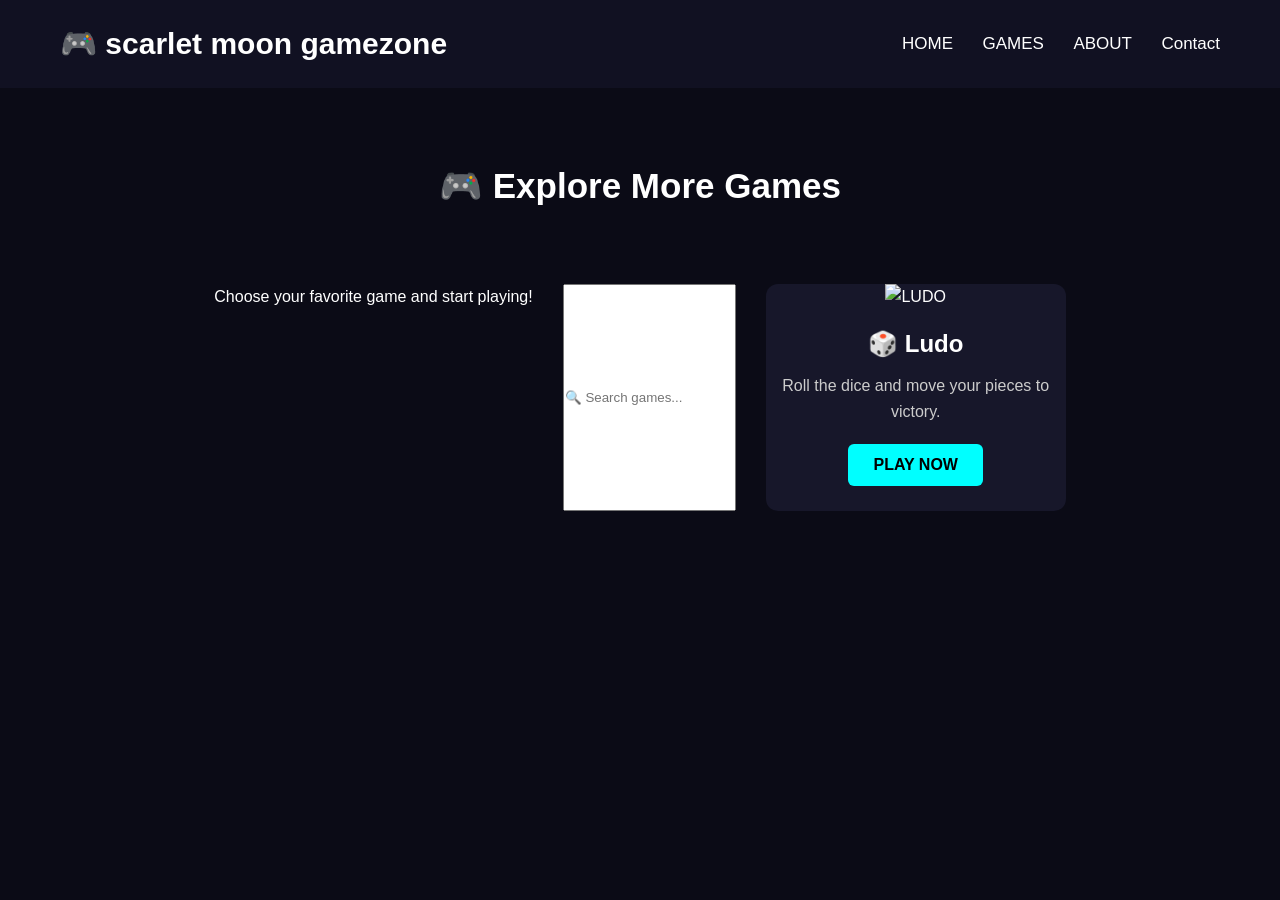
==== game.html @ 5b49938a "Add files via upload starting of my website" ====
<!DOCTYPE html>
<html lang="en">
<head>
    <meta charset="UTF-8">
    <meta name="viewport" content="width=device-width, initial-scale=1.0">
    <title>Scarlet moon gamezone - Explore Games</title>

    <link rel="stylesheet" href="style.css">
</head>
<body>
    

       <!--HEADER-->
       
       <header>


              <h1>🎮 scarlet moon gamezone</h1>


              <nav>

                   <a href="index.html">HOME</a>
                   <a href="games.html">GAMES</a>
                   <a href="index.html"#about>ABOUT</a>
                   <a href="index.html"#contact>Contact</a>

              </nav>


       </header>
       <!--GAMES PAGE-->

       <section id="games">

           <h2>🎮 Explore More Games</h2>

           <p>Choose your favorite game and start playing!</p>



       <!--SEARCH-->


       <input 
             type="text"
             id="searchGame"
             placeholder="🔍 Search games..."
             >



             <!--GAME CARDS-->


             <div class="game-card">


                <img src="image/ludo.jpg" alt="LUDO">


                <h3>🎲 Ludo</h3>


                <p>Roll the dice and move your pieces to victory.</p>


                <button class="PLAY-BTN">PLAY NOW</button>

                
             </div>
       </section>
</body>
</html>
---- style.css ----
/* ================= GENERAL ================= */

* {
    margin: 0;
    padding: 0;
    box-sizing: border-box;
}

html {
    scroll-behavior: smooth;
}

body {
    font-family: Arial, sans-serif;
    background-color: #0b0b16;
    color: white;
    line-height: 1.6;
}


/* ================= HEADER ================= */

header {
    background-color: #111122;
    padding: 20px 60px;
    display: flex;
    justify-content: space-between;
    align-items: center;
    position: sticky;
    top: 0;
    z-index: 1000;
}

header h1 {
    font-size: 30px;
}

nav a {
    color: white;
    text-decoration: none;
    margin-left: 25px;
    font-size: 17px;
}

nav a:hover {
    color: #00ffff;
}


/* ================= HOME ================= */

#home {
    min-height: 500px;
    text-align: center;
    padding: 150px 20px;

    background-image: linear-gradient(
        rgba(0, 0, 0, 0.65),
        rgba(0, 0, 0, 0.65)
    ),
    url("image/gaming-bg.jpg");

    background-size: cover;
    background-position: center;
}

#home h2 {
    font-size: 50px;
    margin-bottom: 20px;
}

#home p {
    max-width: 650px;
    margin: 0 auto 30px;
    font-size: 18px;
}


/* ================= BUTTON ================= */

button {
    background-color: #00ffff;
    color: #000;
    border: none;
    padding: 12px 25px;
    border-radius: 6px;
    font-size: 16px;
    font-weight: bold;
    cursor: pointer;
}

button:hover {
    background-color: #ffffff;
    transform: scale(1.05);
}


/* ================= GAMES ================= */

#games {
    padding: 70px 50px;
    text-align: center;
}

#games h2,
#about h2,
#contact h2 {
    font-size: 35px;
    margin-bottom: 40px;
}


/* Game Cards Container */

#games {
    display: flex;
    flex-wrap: wrap;
    justify-content: center;
    gap: 30px;
}


/* Section heading */

#games > h2 {
    width: 100%;
}


/* ================= GAME CARD ================= */

.game-card {
    background-color: #17172a;
    width: 300px;
    padding-bottom: 25px;
    border-radius: 12px;
    overflow: hidden;

    transition: 0.3s;
}

.game-card:hover {
    transform: translateY(-10px);
    box-shadow: 0 10px 30px rgba(0, 255, 255, 0.3);
}

.game-card img {
    width: 100%;
    height: 200px;
    object-fit: cover;
}

.game-card h3 {
    font-size: 24px;
    margin: 15px 0 10px;
}

.game-card p {
    padding: 0 15px;
    margin-bottom: 20px;
    color: #cccccc;
}


/* ================= ABOUT ================= */

#about {
    padding: 80px 20px;
    text-align: center;
    background-color: #111122;
}

#about p {
    max-width: 750px;
    margin: 10px auto;
    color: #cccccc;
}


/* ================= CONTACT ================= */

#contact {
    padding: 80px 20px;
    text-align: center;
}

form {
    max-width: 500px;
    margin: auto;
    text-align: left;
}

form label {
    display: block;
    margin-bottom: 5px;
}

form input,
form textarea {
    width: 100%;
    padding: 12px;
    margin-bottom: 15px;

    background-color: #17172a;
    color: white;

    border: 1px solid #444;
    border-radius: 5px;
}

form textarea {
    resize: vertical;
}

form button {
    display: block;
    margin: auto;
}


/* ================= FOOTER ================= */

footer {
    background-color: #111122;
    text-align: center;
    padding: 20px;
    color: #aaaaaa;
}


/* ================= MOBILE ================= */

@media (max-width: 768px) {

    header {
        flex-direction: column;
        padding: 20px;
    }

    nav {
        margin-top: 15px;
    }

    nav a {
        margin: 0 8px;
        font-size: 14px;
    }

    #home h2 {
        font-size: 35px;
    }

    #games {
        padding: 50px 20px;
    }
}
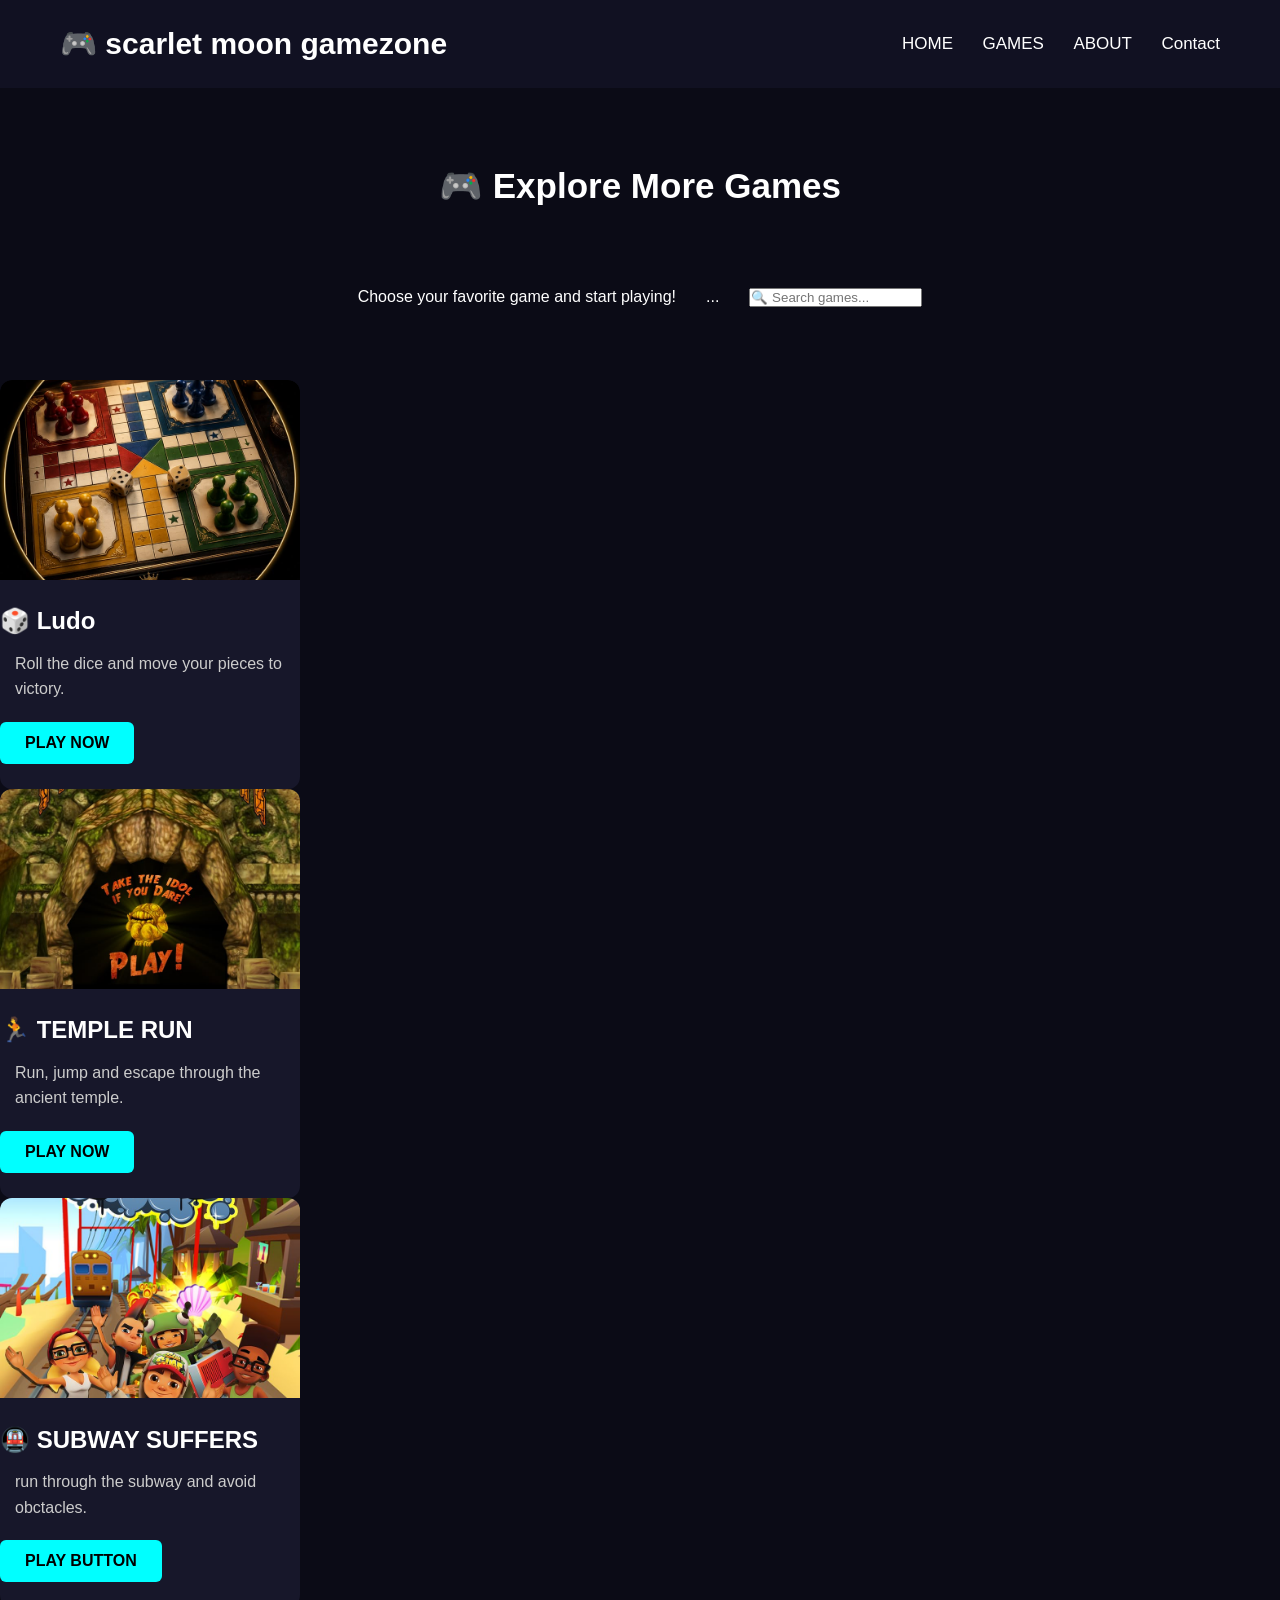
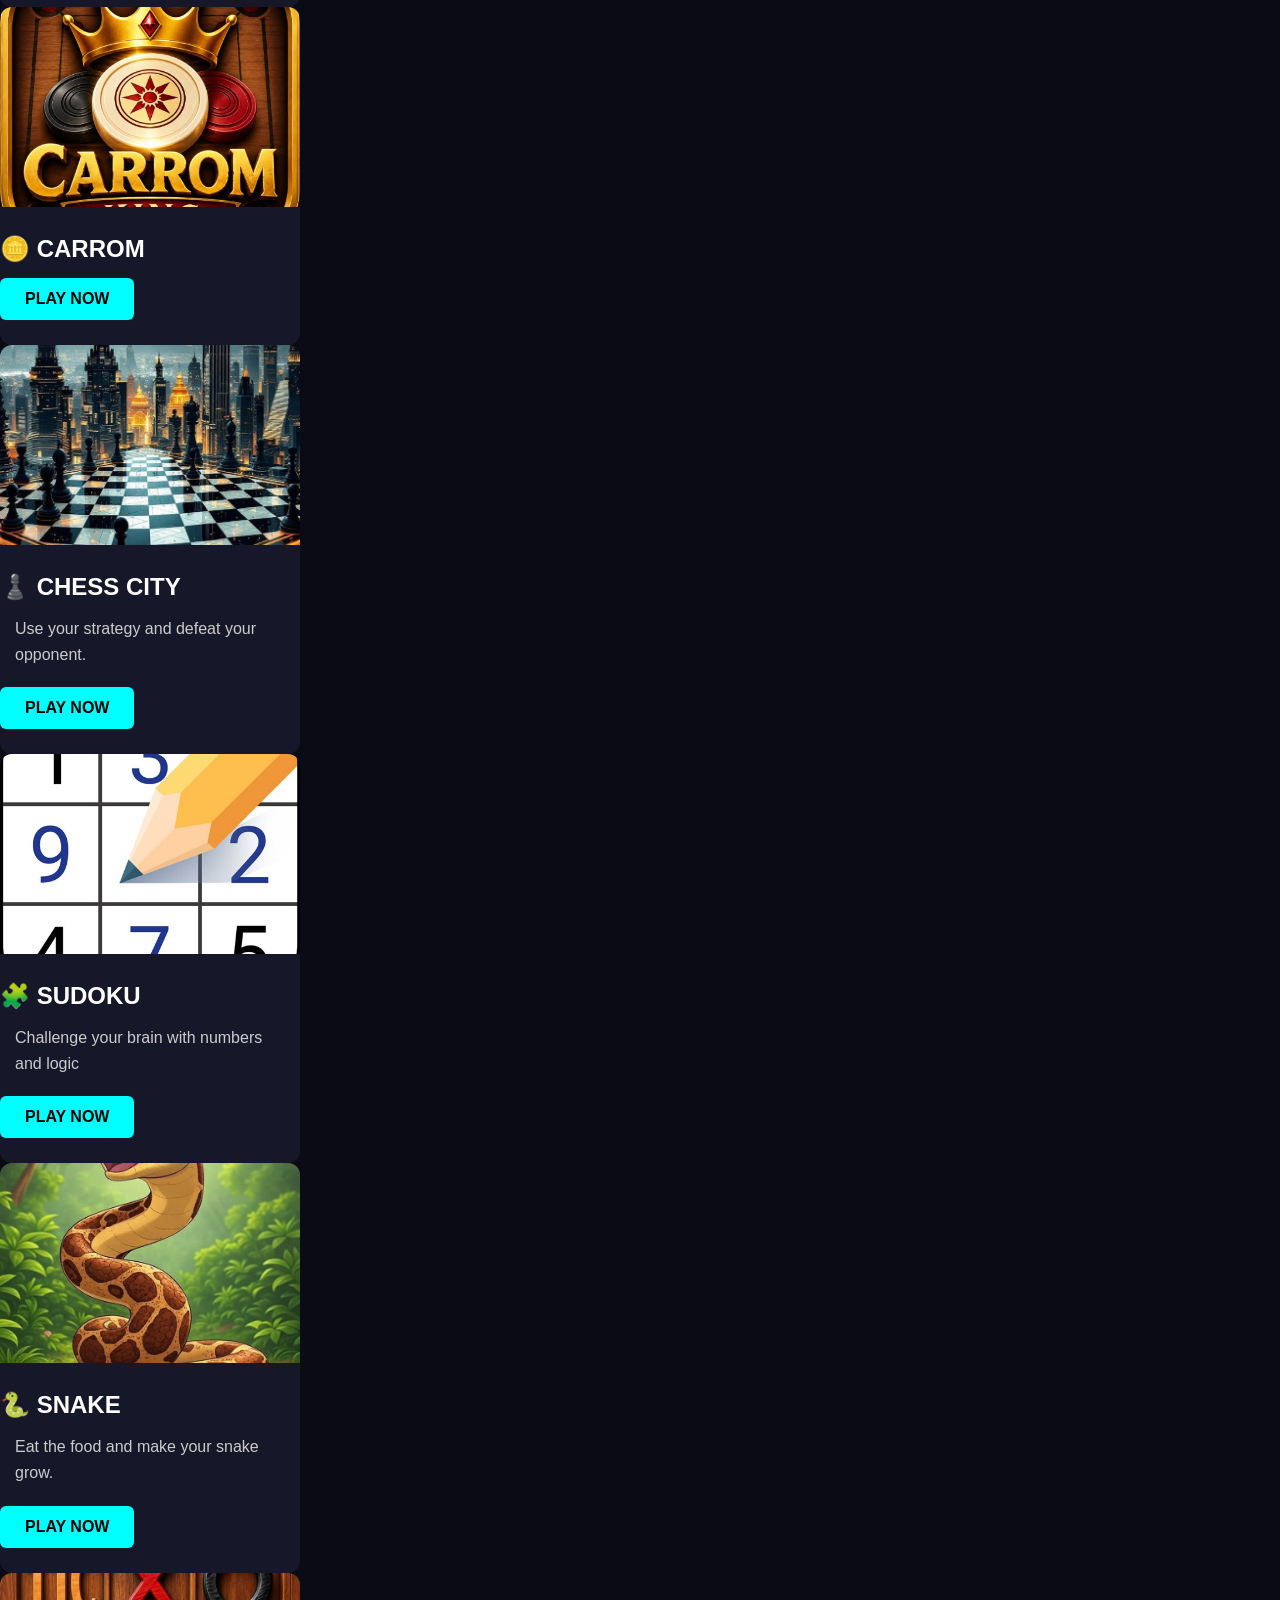
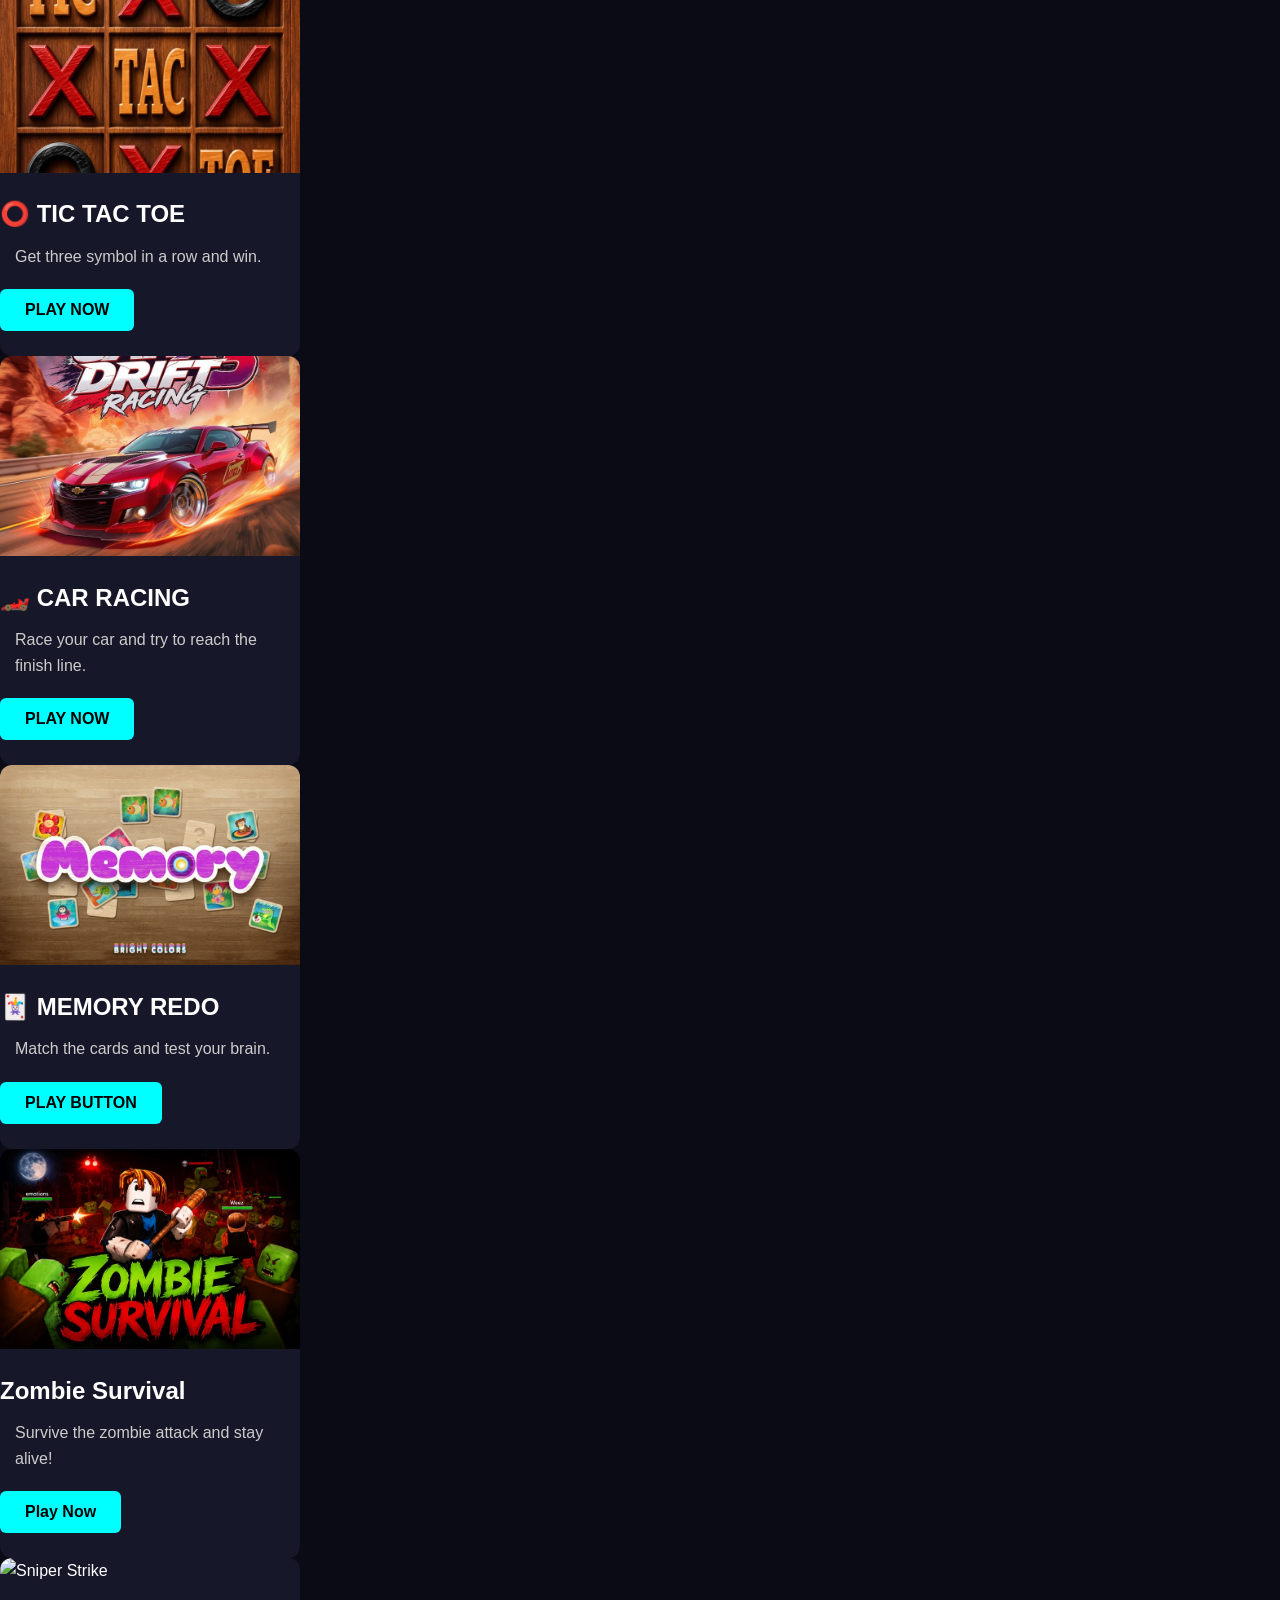
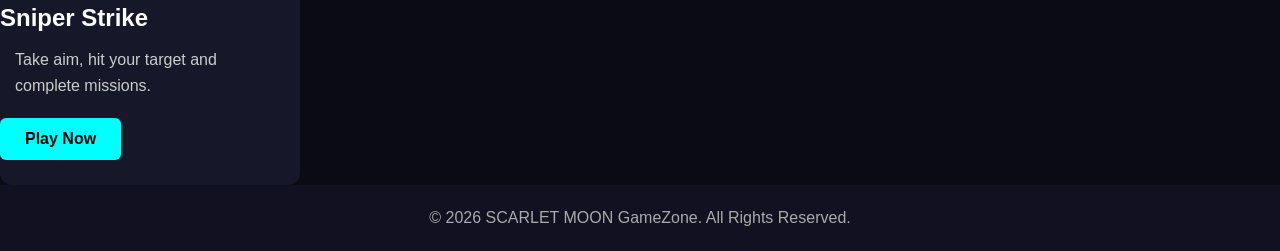
==== commit 865df418: "Revise game.html structure and enhance content Updated the HTML structure, added meta description, f" ====
--- a/game.html
+++ b/game.html
@@ -2,9 +2,9 @@
 <html lang="en">
 <head>
     <meta charset="UTF-8">
-    <meta name="viewport" content="width=device-width, initial-scale=1.0">
-    <title>Scarlet moon gamezone - Explore Games</title>
-
+    <meta name="description" content="Welcome to Scarlet Moon Game Zone! Explore and play exciting online games., initial-scale=1.0">
+    <title>Scarlet Moon Game Zone | Play Online Games</title>
+    <link rel="icon" type="image/png" href="image/Scarlet Moon Gaming Emblem.png">
     <link rel="stylesheet" href="style.css">
 </head>
 <body>
@@ -27,48 +27,251 @@
 
               </nav>
 
-
-       </header>
-       <!--GAMES PAGE-->
-
-       <section id="games">
-
-           <h2>🎮 Explore More Games</h2>
-
-           <p>Choose your favorite game and start playing!</p>
-
-
-
+              </header>
+
+             <!--GAMES PAGE-->
+           <section class="explore-games">
+            <section id="games">
+
+         <h2>🎮 Explore More Games</h2>
+         <p class="games-subtitle">
+           Choose your favorite game and start playing!
+         </p>
+         <div class="game-stats">
+            ...
+         </div>
        <!--SEARCH-->
-
+         
+       <div class="search-container">
 
        <input 
              type="text"
              id="searchGame"
              placeholder="🔍 Search games..."
              >
-
-
+        </div>
+      
 
              <!--GAME CARDS-->
-
+         </section>
+
+        <div class="games-grid">
 
              <div class="game-card">
 
 
                 <img src="image/ludo.jpg" alt="LUDO">
-
-
+                <div class="game-info">
                 <h3>🎲 Ludo</h3>
-
-
                 <p>Roll the dice and move your pieces to victory.</p>
-
-
-                <button class="PLAY-BTN">PLAY NOW</button>
-
-                
-             </div>
+                <button class="PLAY-BTN">PLAY NOW</button>
+
+                </div>
+             </div>
+
+
+
+             <!--TEMPLE RUN-->
+
+
+             <div class = "game-card">
+                <img src="image/temple run.jpg" alt="TEMPLE RUN">
+                <div class="game-info">
+                <h3>🏃 TEMPLE RUN</h3>
+                <p >Run, jump and escape through the ancient temple.</p>
+                <button class="PLAY-BTN">PLAY NOW</button>
+
+             </div>
+             </div>
+
+
+
+             <!--SUBWAY SUFFERS-->
+
+
+             <div class="game-card">
+
+
+                <img src="image/subway surfer.jpg" alt="SUBWAY SUFFERS">
+                <div class="game-info">
+                <h3>🚇 SUBWAY SUFFERS</h3>
+                <p> run through the subway and avoid obctacles.</p>
+                <button class="PLAY-BTN">PLAY BUTTON</button>
+
+              </div>
+             </div>
+
+
+
+             <!--CARROM-->
+
+
+             <div class="game-card">
+
+
+                <img src="image/carrom.jpg" alt="CARROM">
+                <div class="game-info">
+                <h3>🪙  CARROM</h3>
+                <button class="PLAY-BTN">PLAY NOW</button>
+
+             </div>
+             </div>
+
+
+
+             <!--CHESS-->
+
+
+             <div class="game-card">
+
+
+                <img src="image/chess city.jpg" alt="CHESS CITY">
+                 <div class="game-info">
+                <h3>♟️ CHESS CITY</h3>
+                <p>Use your strategy and defeat your opponent.</p>
+                <button class="PLAY-BTN">PLAY NOW</button>
+
+
+             </div>
+             </div>
+
+
+
+                <!--SUDOKU-->
+
+
+             <div class="game-card">
+
+
+                <img src="image/Sudoku Game.jpg" alt="SUDOKU">
+                <div class="game-info">
+                <h3>🧩 SUDOKU</h3>
+                <p>Challenge your brain with numbers and logic</p>
+                <button class="PLAY-BTN">PLAY NOW</button>
+
+
+             </div>  
+             </div>
+
+
+
+             <!--snake-->
+
+
+             <div class="game-card">
+
+
+                <img src="image/snake.jpg" alt="SNAKE">
+                <div class="game-info">
+                <h3>🐍 SNAKE</h3>
+                <p>Eat the food and make your snake grow.</p>
+                <button class="PLAY-BTN">PLAY NOW</button>
+
+
+             </div>
+             </div>
+
+
+
+             <!--TIC TAC TOE-->
+
+
+             <div class="game-card">
+
+
+                <img src="image/tic tac toe.jpg" alt="TIC TAC TOE">
+                <div class="game-info">
+                <h3>⭕ TIC TAC TOE</h3>
+                <p> Get three symbol in a row and win.</p>
+                <button class="PLAY-BTN">PLAY NOW</button>
+
+
+             </div>
+             </div>
+
+
+
+          <!--car racing-->
+
+
+          <div class="game-card">
+
+
+            <img src="image/car.jpg" alt="CAR RACING">
+            <div class="game-info">
+            <h3>🏎️ CAR RACING</h3>
+            <P> Race your car and try to reach the finish line.</P>
+            <button class="PLAY-BTN">PLAY NOW</button>
+
+
+          </div>
+          </div>
+
+
+
+          <!--memory game-->
+
+
+          <div class="game-card">
+
+
+            <img src="image/memory card.jpg" alt="MEMORY REDO">
+            <div class="game-info">
+            <h3>🃏 MEMORY REDO</h3>
+            <p> Match the cards and test your brain.</p>
+            <button class="PLAY-BTN">PLAY BUTTON</button>
+
+            </div>
+          </div>
+
+
+          <!-- Zombie Survival -->
+          <div class="game-card">
+             <img src="image/zombie.jpg" alt="Zombie Survival"> 
+             <div class="game-info">
+             <h3>Zombie Survival</h3>
+             <p>Survive the zombie attack and stay alive!</p>
+             <button onclick="playGame('Zombie Survival')">Play Now</button>
+
+          </div>
+          </div>
+
+
+          <!-- Sniper Strike -->
+          <div class="game-card">
+
+
+            <img src="image/sniper.jpg" alt="Sniper Strike">
+            <div class="game-info">
+            <h3>Sniper Strike</h3>
+            <p>Take aim, hit your target and complete missions.</p>
+            <button onclick="playGame('Sniper Strike')">Play Now</button>
+
+
+          </div>
+          </div>
+
+          </div>
+
+
+
        </section>
+
+
+
+       <!--FOOTER-->
+
+
+       <footer>
+
+            <p>© 2026 SCARLET MOON GameZone. All Rights Reserved.</p>
+
+        </footer>
+
+
+
+        <script src="script.js"></script>
+
+
 </body>
-</html>+</html>
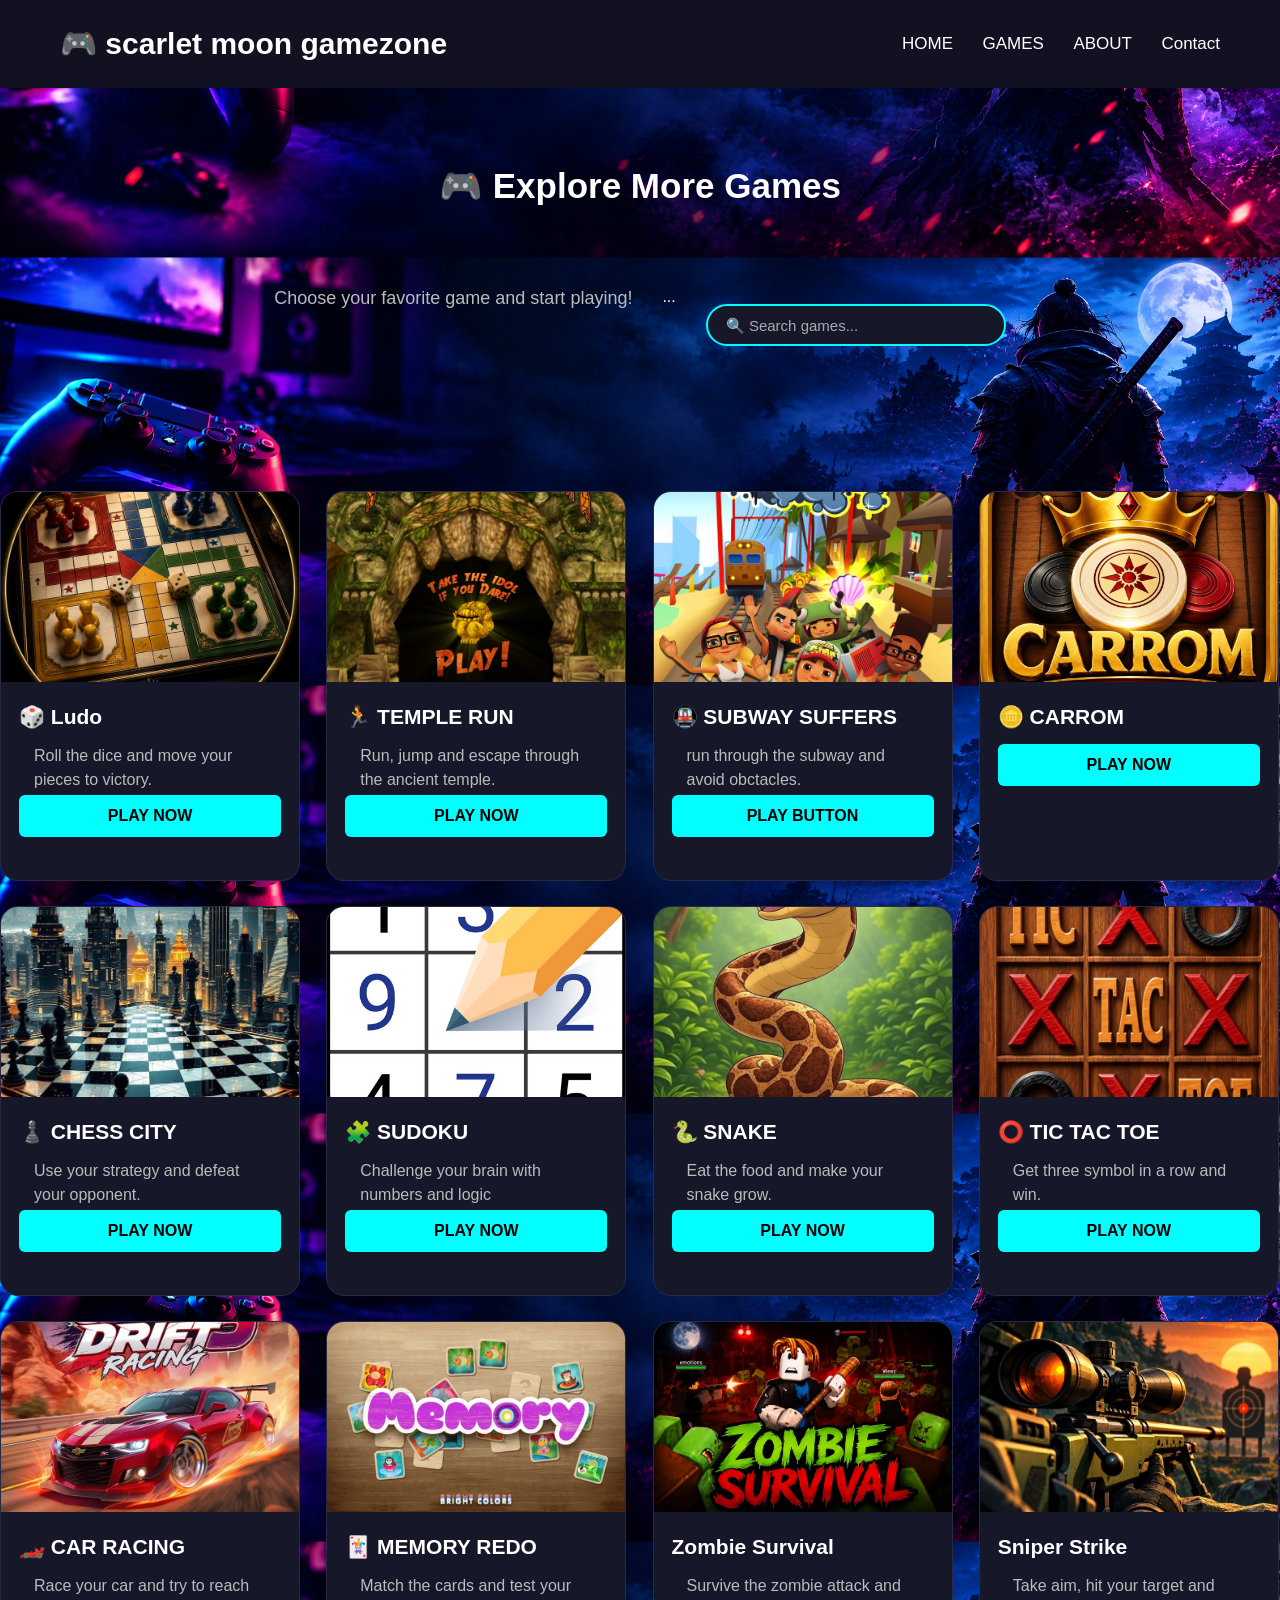
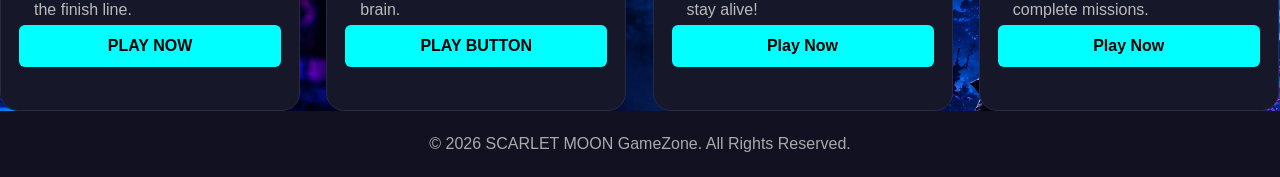
==== commit 53a745b7: "Update game.html" ====
--- a/game.html
+++ b/game.html
@@ -241,7 +241,7 @@
           <div class="game-card">
 
 
-            <img src="image/sniper.jpg" alt="Sniper Strike">
+            <img src="image/Sniper.jpg" alt="Sniper Strike">
             <div class="game-info">
             <h3>Sniper Strike</h3>
             <p>Take aim, hit your target and complete missions.</p>
--- a/style.css
+++ b/style.css
@@ -256,3 +256,197 @@
     }
 }
 
+/* ================= SEARCH BAR ================= */
+
+#searchGame {
+    width: 300px;
+    height: 42px;
+    padding: 10px 15px;
+    margin: 20px auto 40px;
+
+    display: block;
+
+    border: 2px solid #00ffff;
+    border-radius: 25px;
+
+    background-color: #17172a;
+    color: white;
+
+    font-size: 15px;
+    outline: none;
+}
+
+#searchGame::placeholder {
+    color: #aaaaaa;
+}
+
+#searchGame:focus {
+    box-shadow: 0 0 15px rgba(0, 255, 255, 0.5);
+}
+
+/* ===== EXPLORE GAMES PAGE ===== */
+
+.games-page {
+    padding: 60px 5%;
+    min-height: 100vh;
+}
+
+/* Heading */
+
+.games-page h1 {
+    text-align: center;
+    font-size: 48px;
+    margin: 0 0 10px;
+}
+
+.games-subtitle {
+    text-align: center;
+    font-size: 18px;
+    color: #bbbbbb;
+    margin-bottom: 25px;
+}
+
+/* Search - RIGHT SIDE */
+
+.search-container {
+    display: flex;
+    justify-content:flex-end;
+    margin-bottom: 35px;
+}
+
+#searchGame {
+    width: 300px;
+    height: 42px;
+    padding: 0 18px;
+    border: 2px solid #00ffff;
+    border-radius: 25px;
+    background: #17172a;
+    color: white;
+    font-size: 15px;
+    outline: none;
+}
+
+#searchGame:focus {
+    box-shadow: 0 0 15px rgba(0, 255, 255, 0.4);
+}
+
+/* 4 COLUMN GRID */
+
+.games-grid {
+    display: grid;
+    grid-template-columns: repeat(4, 1fr);
+    grid-template-rows: repeat(3, auto);
+    gap: 25px;
+}
+
+/* GAME CARD */
+
+.game-card {
+    background: #17172a;
+    border: 1px solid #292942;
+    border-radius: 18px;
+    overflow: hidden;
+    min-height: 390px;
+    display: flex;
+    flex-direction: column;
+    transition: 0.3s ease;
+}
+
+.game-card:hover {
+    transform: translateY(-8px);
+    border-color: #00ffff;
+    box-shadow: 0 10px 30px rgba(0, 255, 255, 0.2);
+}
+
+/* IMAGE */
+
+.game-card img {
+    width: 100%;
+    height: 190px;
+    object-fit: cover;
+}
+
+/* CARD CONTENT */
+
+.game-info {
+    padding: 18px;
+    display: flex;
+    flex-direction: column;
+    flex: 1;
+}
+
+.game-info h3 {
+    font-size: 21px;
+    margin: 0 0 10px;
+}
+
+.game-info p {
+    color: #bbbbbb;
+    line-height: 1.5;
+    margin: 0;
+    flex: 1;
+}
+
+/* BUTTON */
+
+.play-btn {
+    margin-top: 15px;
+    padding: 10px 20px;
+    border: none;
+    border-radius: 25px;
+    background: #00ffff;
+    color: #080812;
+    font-weight: bold;
+    cursor: pointer;
+    transition: 0.3s;
+}
+
+.play-btn:hover {
+    transform: scale(1.05);
+    box-shadow: 0 0 15px #00ffff;
+}
+
+/* TABLET */
+
+@media (max-width: 1100px) {
+    .games-grid {
+        grid-template-columns: repeat(3, 1fr);
+    }
+}
+
+/* MOBILE */
+
+@media (max-width: 800px) {
+    .games-grid {
+        grid-template-columns: repeat(2, 1fr);
+    }
+}
+
+@media (max-width: 500px) {
+
+    .games-grid {
+        grid-template-columns: 1fr;
+    }
+
+    .search-container {
+        justify-content: center;
+    }
+
+    #searchGame {
+        width: 80%;
+    }
+
+    .games-page h1 {
+        font-size: 34px;
+    }
+}
+
+.explore-games {
+    background-image: url("image/secbg.png");
+    background-size:contain;
+    background-position:10%;
+    background-repeat:10;
+
+}
+
+
